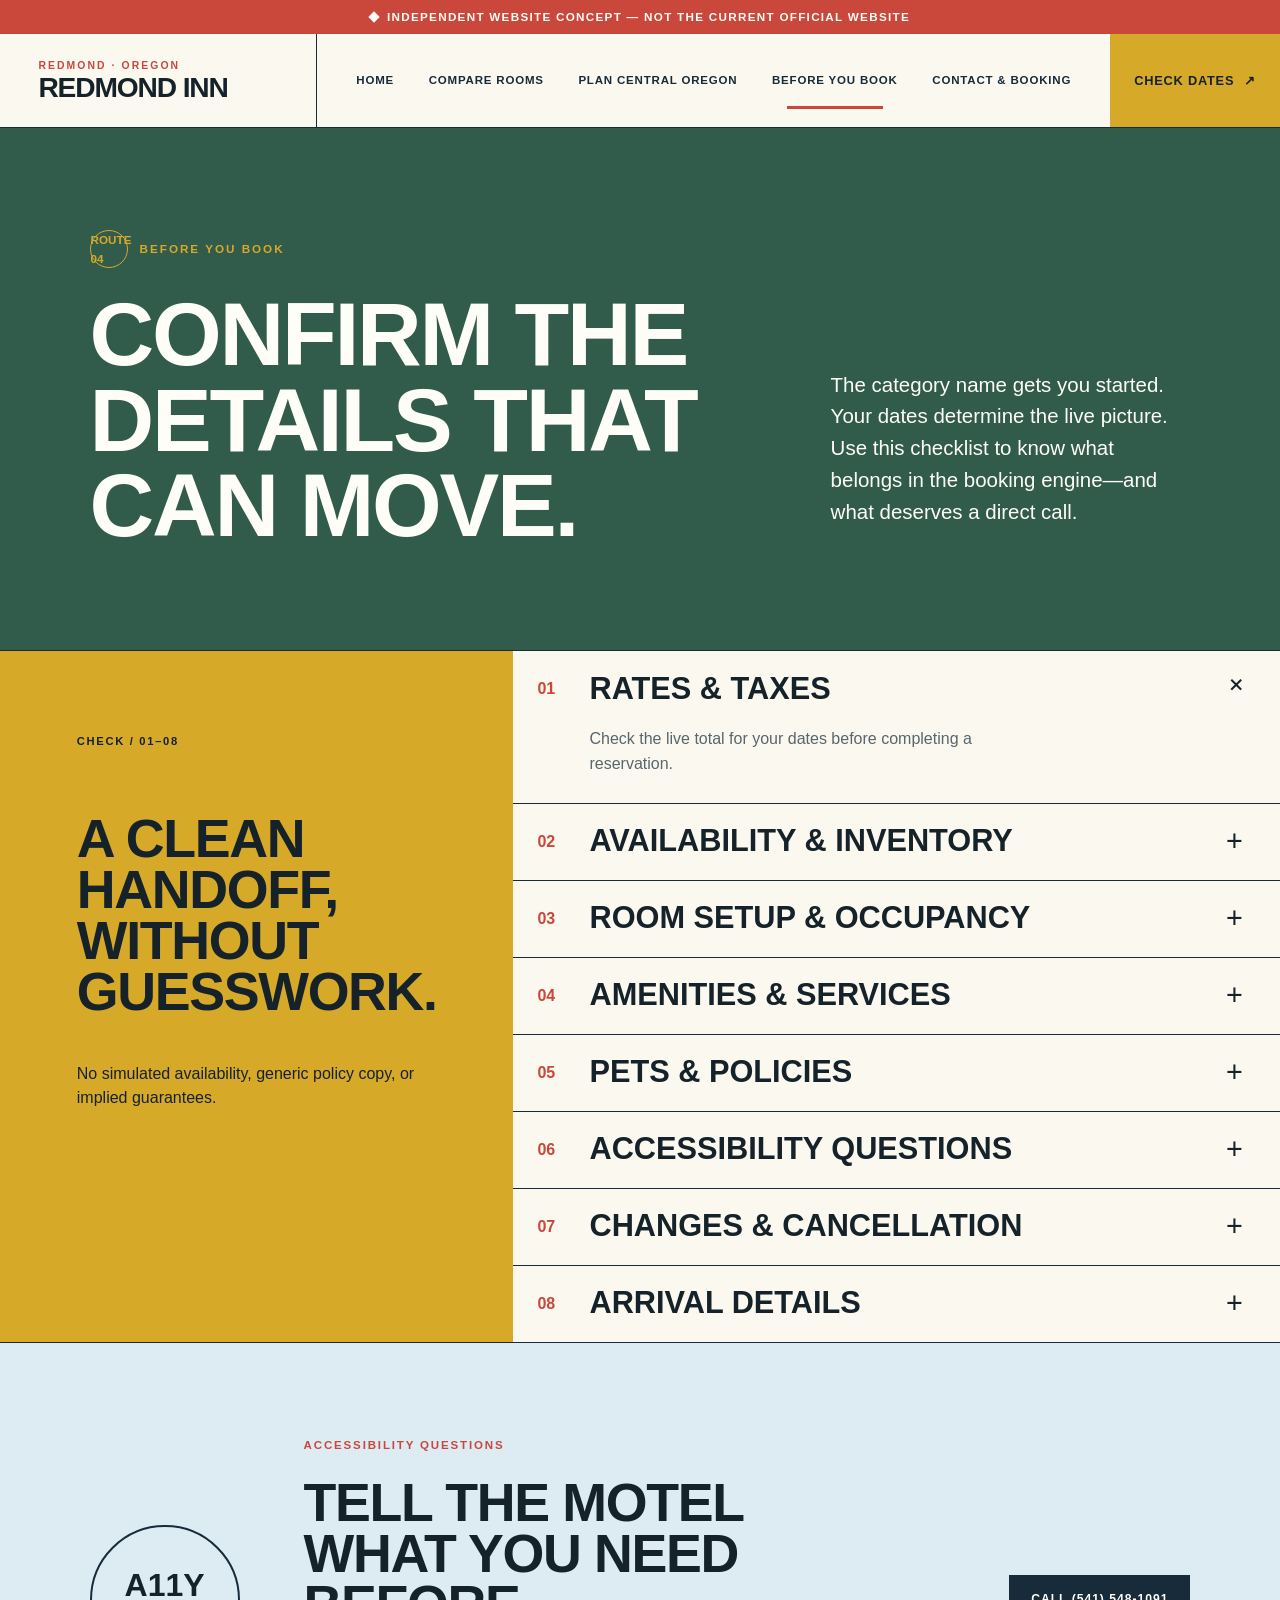
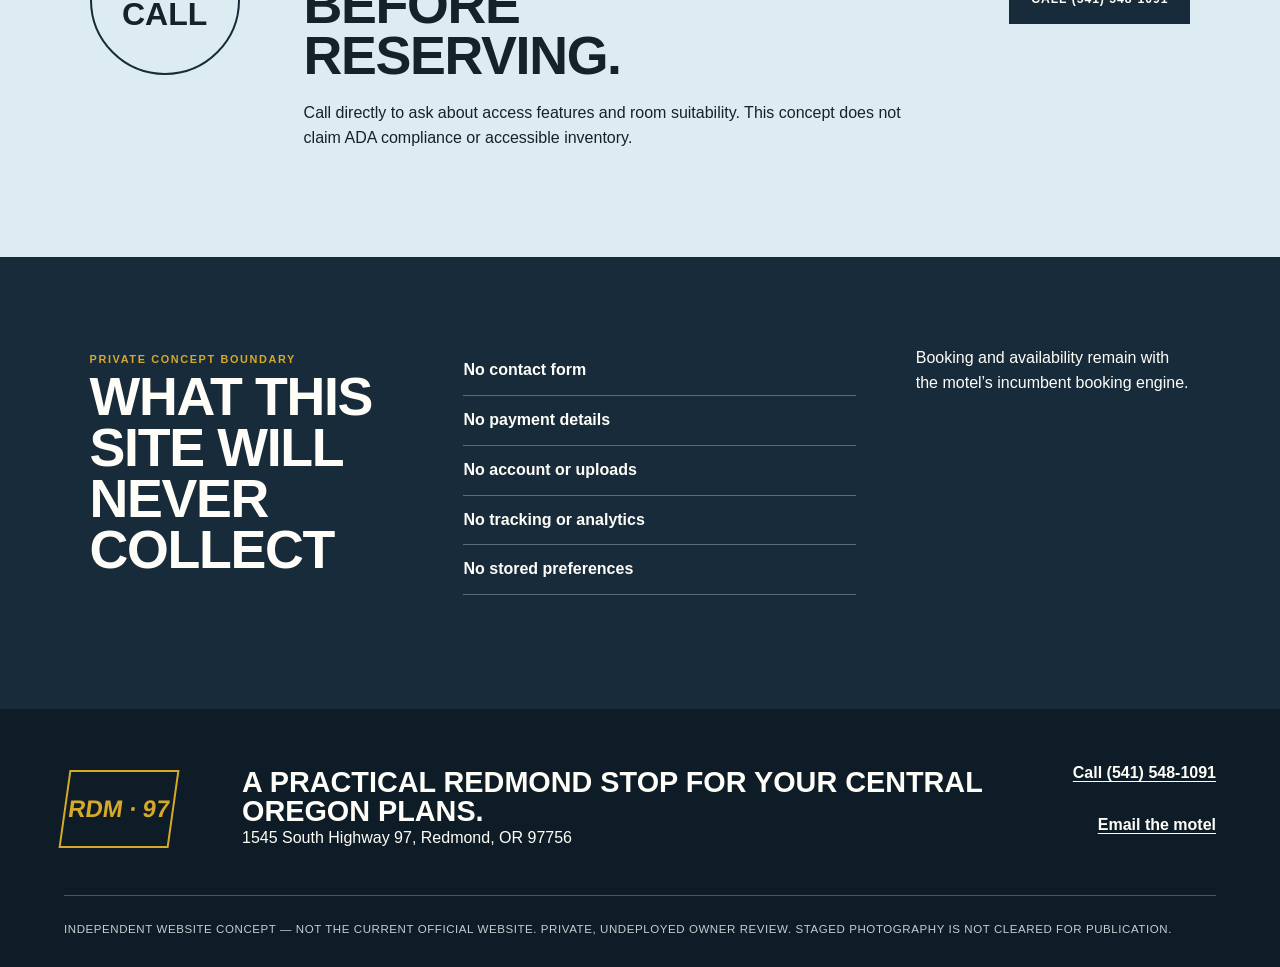
==== before-you-book/index.html @ b7475f48 "Publish sanitized independent concept preview" ====
<!doctype html>
<html lang="en">
<head>
  <meta charset="utf-8">
  <meta name="viewport" content="width=device-width, initial-scale=1">
  <meta name="robots" content="noindex, nofollow, noarchive">
  <meta name="googlebot" content="noindex, nofollow, noarchive">
  <meta name="referrer" content="no-referrer">
  <meta http-equiv="X-UA-Compatible" content="IE=edge">
  <title>Before You Book | Redmond Inn Private Concept</title>
  <meta name="description" content="A fact-safe checklist for confirming mutable room, policy, rate, and accessibility details.">
  <link rel="stylesheet" href="../assets/styles.css">
</head>
<body data-route="before">
  
    <a class="skip-link" href="#main-content">Skip to main content</a>
    <div class="concept-strip"><span class="concept-dot" aria-hidden="true"></span>Independent website concept — not the current official website</div>
    <header class="site-header">
      <a class="brand" href="../index.html" aria-label="Redmond Inn concept home">
        <span class="brand-kicker">Redmond · Oregon</span>
        <span class="brand-name">Redmond Inn</span>
      </a>
      <button class="nav-toggle" type="button" aria-expanded="false" aria-controls="primary-nav"><span>Menu</span><span class="nav-toggle-mark" aria-hidden="true">+</span></button>
      <nav class="primary-nav" id="primary-nav" aria-label="Primary navigation"><a href="../index.html">Home</a><a href="../compare-rooms/index.html">Compare Rooms</a><a href="../plan-central-oregon/index.html">Plan Central Oregon</a><a href="../before-you-book/index.html" aria-current="page">Before You Book</a><a href="../contact-booking/index.html">Contact & Booking</a></nav>
      <a class="header-book" href="https://live.ipms247.com/booking/book-rooms-redmondinn">Check dates <span aria-hidden="true">↗</span></a>
    </header>
  <main id="main-content">
    <section class="page-heading before-heading">
      <div>
        <p class="route-eyebrow"><span>Route 04</span>Before you book</p>
        <h1>Confirm the details that can move.</h1>
      </div>
      <p class="lede">The category name gets you started. Your dates determine the live picture. Use this checklist to know what belongs in the booking engine—and what deserves a direct call.</p>
    </section>

    <section class="confirmation-board" aria-labelledby="confirm-title">
      <div class="board-intro"><span>Check / 01–08</span><h2 id="confirm-title">A clean handoff, without guesswork.</h2><p>No simulated availability, generic policy copy, or implied guarantees.</p></div>
      <div class="confirmation-list">
        <details open><summary><span>01</span>Rates & taxes<b aria-hidden="true">+</b></summary><p>Check the live total for your dates before completing a reservation.</p></details><details><summary><span>02</span>Availability & inventory<b aria-hidden="true">+</b></summary><p>Use the current booking engine; this concept does not display live rooms.</p></details><details><summary><span>03</span>Room setup & occupancy<b aria-hidden="true">+</b></summary><p>Confirm exact beds, guest limits, and room configuration for the selected dates.</p></details><details><summary><span>04</span>Amenities & services<b aria-hidden="true">+</b></summary><p>Ask about any amenity or service essential to your stay; status is not promised here.</p></details><details><summary><span>05</span>Pets & policies<b aria-hidden="true">+</b></summary><p>Confirm eligibility, terms, charges, and other policies before booking.</p></details><details><summary><span>06</span>Accessibility questions<b aria-hidden="true">+</b></summary><p>Call the motel directly to discuss your needs; no compliance or accessible-inventory claim is made.</p></details><details><summary><span>07</span>Changes & cancellation<b aria-hidden="true">+</b></summary><p>Review the terms shown during booking for your selected rate and dates.</p></details><details><summary><span>08</span>Arrival details<b aria-hidden="true">+</b></summary><p>Confirm any timing or arrival question directly with the motel.</p></details>
      </div>
    </section>

    <section class="call-path" aria-labelledby="access-title">
      <div class="call-path-marker" aria-hidden="true">A11Y<br>CALL</div>
      <div><span class="topo-label">Accessibility questions</span><h2 id="access-title">Tell the motel what you need before reserving.</h2><p>Call directly to ask about access features and room suitability. This concept does not claim ADA compliance or accessible inventory.</p></div>
      <a class="button button-dark" href="tel:+15415481091">Call (541) 548-1091</a>
    </section>

    <section class="booking-boundary">
      <div><span>Private concept boundary</span><h2>What this site will never collect</h2></div>
      <ul><li>No contact form</li><li>No payment details</li><li>No account or uploads</li><li>No tracking or analytics</li><li>No stored preferences</li></ul>
      <p>Booking and availability remain with the motel’s incumbent booking engine.</p>
    </section></main>
  
    <footer class="site-footer">
      <div class="footer-marker" aria-hidden="true">RDM · 97</div>
      <div>
        <p class="footer-title">A practical Redmond stop for your Central Oregon plans.</p>
        <p>1545 South Highway 97, Redmond, OR 97756</p>
      </div>
      <div class="footer-actions">
        <a href="tel:+15415481091">Call (541) 548-1091</a>
        <a href="mailto:redmond_inn@yahoo.com">Email the motel</a>
      </div>
      <p class="footer-concept">Independent website concept — not the current official website. Private, undeployed owner review. Staged photography is not cleared for publication.</p>
    </footer>
    <script src="../assets/site.js" defer></script>
</body>
</html>
---- assets/styles.css ----
:root {
  --basalt: #172b3b;
  --basalt-deep: #0d1c27;
  --sky: #dcecf2;
  --sand: #f3efe3;
  --paper: #fbf8ef;
  --gold: #d6a928;
  --green: #315c4c;
  --red: #c9473b;
  --ink: #15222a;
  --muted: #58666d;
  --line: #9ba6a4;
  --white: #fffdf7;
  --display: "Arial Narrow", "Bahnschrift Condensed", "Roboto Condensed", sans-serif;
  --body: Inter, Aptos, "Segoe UI", Arial, sans-serif;
  --max: 1440px;
}

*, *::before, *::after { box-sizing: border-box; }
html { scroll-behavior: smooth; }
body {
  margin: 0;
  min-width: 320px;
  overflow-x: hidden;
  background: var(--paper);
  color: var(--ink);
  font-family: var(--body);
  font-size: 16px;
  line-height: 1.55;
}
img { display: block; width: 100%; height: auto; }
a { color: inherit; text-underline-offset: 0.18em; }
button, a { -webkit-tap-highlight-color: transparent; }
button { font: inherit; }
h1, h2, h3, p, figure { margin-top: 0; }
h1, h2, h3 {
  font-family: var(--display);
  font-stretch: condensed;
  line-height: 0.95;
  letter-spacing: -0.025em;
  text-transform: uppercase;
}
h1 { max-width: 18ch; margin-bottom: 0.5em; font-size: clamp(3rem, 7vw, 7.4rem); }
h2 { font-size: clamp(2rem, 4.2vw, 4.3rem); }
p { max-width: 68ch; }
:focus-visible { outline: 4px solid var(--gold); outline-offset: 3px; }

.skip-link {
  position: fixed;
  z-index: 100;
  top: 12px;
  left: 12px;
  padding: 12px 16px;
  transform: translateY(-160%);
  background: var(--white);
  color: var(--basalt);
  font-weight: 800;
}
.skip-link:focus { transform: none; }
.concept-strip {
  display: flex;
  min-height: 34px;
  align-items: center;
  justify-content: center;
  gap: 9px;
  padding: 6px 18px;
  background: var(--red);
  color: var(--white);
  font-size: 0.73rem;
  font-weight: 800;
  letter-spacing: 0.11em;
  text-align: center;
  text-transform: uppercase;
}
.concept-dot { width: 8px; height: 8px; background: var(--white); transform: rotate(45deg); }
.site-header {
  position: relative;
  z-index: 20;
  display: grid;
  grid-template-columns: minmax(170px, 0.8fr) minmax(540px, 2fr) auto;
  min-height: 94px;
  align-items: stretch;
  border-bottom: 1px solid var(--basalt);
  background: var(--paper);
}
.brand {
  display: flex;
  min-height: 44px;
  flex-direction: column;
  justify-content: center;
  padding: 14px clamp(18px, 3vw, 52px);
  border-right: 1px solid var(--basalt);
  text-decoration: none;
}
.brand-kicker { color: var(--red); font-size: 0.65rem; font-weight: 900; letter-spacing: 0.2em; text-transform: uppercase; }
.brand-name { font-family: var(--display); font-size: clamp(1.55rem, 2.2vw, 2.4rem); font-weight: 900; letter-spacing: -0.04em; line-height: 1; text-transform: uppercase; }
.primary-nav { display: flex; align-items: stretch; justify-content: center; }
.primary-nav a {
  position: relative;
  display: flex;
  min-height: 44px;
  align-items: center;
  padding: 12px clamp(9px, 1.35vw, 22px);
  color: var(--basalt);
  font-size: 0.72rem;
  font-weight: 800;
  letter-spacing: 0.07em;
  text-align: center;
  text-decoration: none;
  text-transform: uppercase;
}
.primary-nav a::after { position: absolute; right: 20%; bottom: 18px; left: 20%; height: 3px; background: var(--red); content: ""; transform: scaleX(0); }
.primary-nav a:hover::after, .primary-nav a[aria-current="page"]::after { transform: scaleX(1); }
.header-book {
  display: flex;
  min-width: 155px;
  min-height: 44px;
  align-items: center;
  justify-content: center;
  gap: 10px;
  padding: 16px 24px;
  background: var(--gold);
  font-size: 0.8rem;
  font-weight: 900;
  letter-spacing: 0.06em;
  text-decoration: none;
  text-transform: uppercase;
}
.nav-toggle { display: none; }

main { max-width: var(--max); margin: 0 auto; }
.route-eyebrow { display: flex; align-items: center; gap: 12px; margin-bottom: 24px; color: var(--red); font-size: 0.73rem; font-weight: 900; letter-spacing: 0.17em; text-transform: uppercase; }
.route-eyebrow span { display: grid; width: 38px; height: 38px; place-items: center; border: 1px solid currentColor; border-radius: 50%; letter-spacing: 0; }
.lede { max-width: 58ch; font-size: clamp(1.05rem, 1.6vw, 1.35rem); line-height: 1.55; }
.button {
  display: inline-flex;
  min-height: 48px;
  align-items: center;
  justify-content: center;
  gap: 8px;
  padding: 13px 20px;
  border: 2px solid transparent;
  font-size: 0.76rem;
  font-weight: 900;
  letter-spacing: 0.08em;
  text-align: center;
  text-decoration: none;
  text-transform: uppercase;
}
.button-primary { background: var(--red); color: var(--white); }
.button-dark { background: var(--basalt); color: var(--white); }
.button-outline { border-color: var(--basalt); background: transparent; color: var(--basalt); }
.button:hover { filter: brightness(1.1); }
.text-link { display: inline-flex; min-height: 44px; align-items: center; gap: 8px; font-weight: 800; }
.topo-label { color: var(--red); font-size: 0.72rem; font-weight: 900; letter-spacing: 0.16em; text-transform: uppercase; }

.home-masthead {
  display: grid;
  min-height: 740px;
  grid-template-columns: minmax(0, 1.15fr) minmax(360px, 0.85fr) 270px;
  grid-template-rows: 1fr;
  background: var(--sky);
  border-bottom: 1px solid var(--basalt);
}
.masthead-photo { position: relative; min-height: 700px; overflow: hidden; }
.hero-image { height: 100%; object-fit: cover; }
.photo-label { position: absolute; bottom: 0; left: 0; max-width: none; margin: 0; padding: 8px 12px; background: rgba(13,28,39,0.9); color: var(--white); font-size: 0.66rem; letter-spacing: 0.08em; text-transform: uppercase; }
.masthead-copy { display: flex; flex-direction: column; justify-content: center; padding: clamp(40px, 5vw, 88px); border-left: 1px solid var(--basalt); }
.masthead-copy h1 { font-size: clamp(3.4rem, 6.2vw, 6.8rem); }
.masthead-actions { display: flex; flex-wrap: wrap; align-items: center; gap: 18px; margin-top: 20px; }
.decision-rail { background: var(--basalt); color: var(--white); }
.decision-rail ol { height: 100%; margin: 0; padding: 0; list-style: none; }
.decision-rail li { display: grid; min-height: 33.333%; grid-template-columns: 38px 1fr; align-content: center; gap: 6px 12px; padding: 28px 24px; border-bottom: 1px solid rgba(255,255,255,0.28); }
.decision-rail li:last-child { border-bottom: 0; }
.decision-rail li > span { grid-row: 1 / span 2; color: var(--gold); font-family: var(--display); font-size: 2rem; font-weight: 900; line-height: 1; }
.decision-rail a { display: flex; min-height: 44px; align-items: center; font-family: var(--display); font-size: 1.35rem; font-weight: 900; line-height: 1; text-transform: uppercase; }
.decision-rail small { color: #c7d1d1; font-size: 0.74rem; line-height: 1.45; }
.route-band { display: grid; grid-template-columns: repeat(3, 1fr); border-bottom: 1px solid var(--basalt); background: var(--gold); }
.route-band p { margin: 0; padding: 15px clamp(18px, 3vw, 44px); border-right: 1px solid var(--basalt); font-size: 0.78rem; font-weight: 800; text-transform: uppercase; }
.route-band p:last-child { border-right: 0; }
.route-band span { margin-right: 10px; color: var(--red); font-size: 0.67rem; letter-spacing: 0.12em; }
.content-grid { display: grid; grid-template-columns: 0.9fr 1.1fr; border-bottom: 1px solid var(--basalt); }
.section-intro { padding: clamp(60px, 7vw, 110px) clamp(24px, 6vw, 90px); background: var(--paper); }
.section-intro h2 { max-width: 10ch; }
.room-key-stack { padding: clamp(36px, 5vw, 74px); background: var(--green); }
.room-key-stack a { display: grid; grid-template-columns: 90px 1fr auto; min-height: 110px; align-items: center; padding: 20px; border-bottom: 1px solid rgba(255,255,255,0.4); color: var(--white); text-decoration: none; }
.room-key-stack a:hover { background: rgba(255,255,255,0.08); }
.room-key-stack span { color: var(--gold); font-size: 0.72rem; font-weight: 900; letter-spacing: 0.12em; }
.room-key-stack strong { font-family: var(--display); font-size: clamp(1.7rem, 3vw, 3rem); text-transform: uppercase; }
.room-key-stack em { font-size: 0.7rem; font-style: normal; font-weight: 800; letter-spacing: 0.06em; text-align: right; text-transform: uppercase; }
.arrival-story { display: grid; grid-template-columns: 0.8fr 1.2fr; }
.arrival-copy { padding: clamp(60px, 7vw, 110px) clamp(24px, 6vw, 90px); background: var(--sky); }
.arrival-copy h2 { max-width: 10ch; }
.arrival-wide { position: relative; min-height: 470px; margin: 0; }
.wide-image { height: 100%; object-fit: cover; }
figcaption { padding: 8px 10px; background: var(--basalt); color: var(--white); font-size: 0.68rem; letter-spacing: 0.05em; }
.arrival-wide figcaption { position: absolute; right: 0; bottom: 0; }
.office-pair { display: grid; grid-column: 1 / -1; grid-template-columns: 1fr 1fr; }
.office-pair figure { margin: 0; border-top: 1px solid var(--basalt); }
.office-pair figure + figure { border-left: 1px solid var(--basalt); }
.office-pair img { aspect-ratio: 16 / 8; object-fit: cover; }

.page-heading { display: grid; grid-template-columns: minmax(0, 1.2fr) minmax(330px, 0.65fr); align-items: end; gap: clamp(30px, 6vw, 110px); min-height: 480px; padding: clamp(60px, 8vw, 120px) clamp(24px, 7vw, 104px); border-bottom: 1px solid var(--basalt); }
.page-heading h1 { margin-bottom: 0; }
.rooms-heading { background: var(--sky); }
.plan-heading { background: var(--gold); }
.before-heading { background: var(--green); color: var(--white); }
.before-heading .route-eyebrow { color: var(--gold); }
.contact-heading { background: var(--basalt); color: var(--white); }
.contact-heading .route-eyebrow { color: var(--gold); }

.comparator { display: grid; grid-template-columns: 0.65fr 1fr 1fr; border-bottom: 1px solid var(--basalt); }
.comparator-label, .comparator-result { padding: clamp(28px, 4vw, 56px); }
.comparator-label { background: var(--basalt); color: var(--white); }
.comparator-label span, .comparator-result > span { color: var(--gold); font-size: 0.68rem; font-weight: 900; letter-spacing: 0.16em; text-transform: uppercase; }
.comparator-label p { margin: 15px 0 0; font-family: var(--display); font-size: 2rem; font-weight: 800; line-height: 1; text-transform: uppercase; }
.comparator-controls { display: grid; }
.comparator-controls button { display: grid; grid-template-columns: 40px 1fr; min-height: 72px; align-items: center; border: 0; border-bottom: 1px solid var(--basalt); background: var(--paper); color: var(--basalt); text-align: left; text-transform: uppercase; cursor: pointer; }
.comparator-controls button:last-child { border-bottom: 0; }
.comparator-controls button[aria-pressed="true"] { background: var(--red); color: var(--white); }
.comparator-controls button span { font-family: var(--display); font-size: 1.5rem; font-weight: 900; text-align: center; }
.comparator-result { border-left: 1px solid var(--basalt); background: var(--gold); }
.comparator-result strong { display: block; margin: 12px 0; font-family: var(--display); font-size: clamp(2rem, 4vw, 4rem); line-height: 0.95; text-transform: uppercase; }
.room-list { background: var(--paper); }
.room-card { display: grid; grid-template-columns: minmax(300px, 0.65fr) minmax(0, 1.35fr); border-bottom: 1px solid var(--basalt); scroll-margin-top: 20px; }
.room-card[data-selected="true"] { box-shadow: inset 9px 0 var(--red); }
.room-card-heading { padding: clamp(42px, 6vw, 86px); }
.room-number { color: var(--red); font-size: 0.72rem; font-weight: 900; letter-spacing: 0.16em; }
.room-card h2 { margin: 20px 0; }
.room-gallery { display: grid; min-height: 430px; border-left: 1px solid var(--basalt); }
.room-gallery-2 { grid-template-columns: 1fr 1fr; }
.room-gallery-3 { grid-template-columns: 1fr 1fr; grid-template-rows: 1fr 1fr; }
.room-gallery-3 img:first-child { grid-row: 1 / -1; }
.room-gallery img { height: 100%; min-height: 0; object-fit: cover; }
.room-gallery img + img { border-left: 1px solid var(--basalt); }
.room-gallery-3 img:nth-child(3) { border-top: 1px solid var(--basalt); }
.confirm-grid { display: grid; grid-column: 1 / -1; grid-template-columns: repeat(4, 1fr); margin: 0; border-top: 1px solid var(--basalt); }
.confirm-grid div { padding: 22px clamp(16px, 2.5vw, 32px); border-right: 1px solid var(--basalt); }
.confirm-grid div:last-child { border-right: 0; }
.confirm-grid dt { color: var(--red); font-size: 0.66rem; font-weight: 900; letter-spacing: 0.1em; text-transform: uppercase; }
.confirm-grid dd { margin: 6px 0 0; font-weight: 750; }
.card-actions { display: flex; grid-column: 1 / -1; align-items: center; gap: 22px; padding: 22px clamp(20px, 4vw, 56px); border-top: 1px solid var(--basalt); background: var(--sky); }
.truth-callout { display: grid; grid-template-columns: 180px 1fr auto; align-items: center; gap: 36px; padding: clamp(45px, 6vw, 85px); background: var(--gold); }
.truth-callout h2 { max-width: 14ch; margin-bottom: 12px; }
.truth-marker { display: grid; aspect-ratio: 1; place-items: center; border: 2px solid var(--basalt); border-radius: 50%; font-family: var(--display); font-weight: 900; text-align: center; text-transform: uppercase; }

.landscape-feature { display: grid; grid-template-columns: 1.55fr 0.65fr; border-bottom: 1px solid var(--basalt); }
.landscape-feature figure { position: relative; min-height: 620px; margin: 0; }
.landscape-image { height: 100%; object-fit: cover; }
.landscape-feature figcaption { position: absolute; bottom: 0; left: 0; }
.landscape-copy { display: flex; flex-direction: column; justify-content: end; padding: clamp(45px, 6vw, 90px); background: var(--basalt); color: var(--white); }
.landscape-copy h2 { margin: 20px 0; }
.planning-grid { display: grid; grid-template-columns: repeat(4, 1fr); }
.planning-grid article { min-height: 370px; padding: clamp(30px, 4vw, 58px); border-right: 1px solid var(--basalt); border-bottom: 1px solid var(--basalt); }
.planning-grid article:last-child { border-right: 0; }
.planning-grid article:nth-child(even) { background: var(--sky); }
.planning-grid article > span { display: block; margin-bottom: 70px; color: var(--red); font-family: var(--display); font-size: 2.5rem; font-weight: 900; }
.planning-grid h2 { font-size: clamp(1.8rem, 2.7vw, 2.8rem); }
.direction-strip { display: grid; grid-template-columns: 1fr 2fr 1fr; align-items: center; padding: 22px clamp(22px, 5vw, 70px); background: var(--red); color: var(--white); text-align: center; }
.direction-strip p { margin: 0; font-size: 0.74rem; font-weight: 900; letter-spacing: 0.1em; text-transform: uppercase; }
.direction-strip strong { font-family: var(--display); font-size: clamp(1.4rem, 2.5vw, 2.8rem); letter-spacing: 0.06em; }
.next-step-panel { display: grid; grid-template-columns: 1fr auto; align-items: end; gap: 40px; padding: clamp(60px, 8vw, 120px); background: var(--paper); }
.next-step-panel h2 { max-width: 13ch; }
.stacked-actions { display: grid; min-width: 230px; gap: 12px; }

.confirmation-board { display: grid; grid-template-columns: 0.7fr 1.3fr; border-bottom: 1px solid var(--basalt); }
.board-intro { padding: clamp(45px, 6vw, 90px); background: var(--gold); }
.board-intro > span { font-size: 0.7rem; font-weight: 900; letter-spacing: 0.15em; text-transform: uppercase; }
.board-intro h2 { margin-top: 60px; }
.confirmation-list details { border-bottom: 1px solid var(--basalt); background: var(--paper); }
.confirmation-list details:last-child { border-bottom: 0; }
.confirmation-list summary { display: grid; min-height: 76px; grid-template-columns: 52px 1fr 30px; align-items: center; padding: 14px 24px; font-family: var(--display); font-size: clamp(1.3rem, 2.4vw, 2.2rem); font-weight: 900; line-height: 1; text-transform: uppercase; cursor: pointer; }
.confirmation-list summary::marker { content: ""; }
.confirmation-list summary span { color: var(--red); font-size: 1rem; }
.confirmation-list summary b { font-size: 1.8rem; font-weight: 400; }
.confirmation-list details[open] summary b { transform: rotate(45deg); }
.confirmation-list details p { margin: 0; padding: 0 70px 26px 76px; color: var(--muted); }
.call-path { display: grid; grid-template-columns: 150px 1fr auto; align-items: center; gap: clamp(26px, 5vw, 70px); padding: clamp(50px, 7vw, 100px); background: var(--sky); }
.call-path-marker { display: grid; aspect-ratio: 1; place-items: center; border: 2px solid var(--basalt); border-radius: 50%; font-family: var(--display); font-size: 2rem; font-weight: 900; line-height: 0.9; text-align: center; }
.call-path h2 { max-width: 15ch; margin: 20px 0; }
.booking-boundary { display: grid; grid-template-columns: 0.8fr 1fr 0.7fr; gap: 60px; padding: clamp(55px, 7vw, 100px); background: var(--basalt); color: var(--white); }
.booking-boundary > div > span { color: var(--gold); font-size: 0.68rem; font-weight: 900; letter-spacing: 0.15em; text-transform: uppercase; }
.booking-boundary ul { margin: 0; padding: 0; list-style: none; }
.booking-boundary li { padding: 12px 0; border-bottom: 1px solid rgba(255,255,255,0.3); font-weight: 800; }

.contact-switchboard { display: grid; grid-template-columns: 1.1fr 1fr 1fr; }
.contact-card { display: flex; min-width: 0; min-height: 430px; flex-direction: column; align-items: flex-start; padding: clamp(38px, 5vw, 72px); border-right: 1px solid var(--basalt); border-bottom: 1px solid var(--basalt); background: var(--paper); }
.contact-card:last-child { border-right: 0; }
.contact-card-book { background: var(--gold); }
.contact-code { color: var(--red); font-size: 0.7rem; font-weight: 900; letter-spacing: 0.15em; }
.contact-card h2 { margin: 50px 0 22px; overflow-wrap: anywhere; font-size: clamp(2rem, 3.6vw, 3.8rem); }
.contact-card .button { margin-top: auto; }
.address-panel { display: grid; grid-template-columns: 1.25fr 0.75fr; align-items: center; gap: 50px; padding: clamp(55px, 8vw, 115px); background: var(--sky); }
.address-panel h2 { margin: 24px 0 0; }
.address-note { padding: 34px; border: 1px solid var(--basalt); background: var(--paper); }
.address-note strong { color: var(--red); font-size: 0.72rem; letter-spacing: 0.13em; text-transform: uppercase; }
.address-note p { margin: 14px 0 0; }
.contact-assurance { padding: clamp(60px, 9vw, 130px) 24px; text-align: center; }
.contact-assurance h2 { margin: 50px auto 20px; }
.contact-assurance p { margin-right: auto; margin-left: auto; }
.assurance-line { display: grid; max-width: 800px; grid-template-columns: 1fr auto 1fr; align-items: center; gap: 20px; margin: 0 auto; color: var(--red); font-size: 0.68rem; letter-spacing: 0.15em; }
.assurance-line span { height: 1px; background: var(--red); }

.site-footer {
  display: grid;
  max-width: var(--max);
  grid-template-columns: 140px 1fr auto;
  align-items: center;
  gap: 38px;
  margin: 0 auto;
  padding: 52px clamp(24px, 5vw, 72px) 28px;
  background: var(--basalt-deep);
  color: var(--white);
}
.footer-marker { display: grid; width: 110px; height: 78px; place-items: center; border: 2px solid var(--gold); color: var(--gold); font-family: var(--display); font-size: 1.5rem; font-weight: 900; transform: skew(-8deg); }
.footer-title { margin-bottom: 8px; font-family: var(--display); font-size: 1.8rem; font-weight: 900; line-height: 1; text-transform: uppercase; }
.site-footer p { margin-bottom: 0; }
.footer-actions { display: grid; gap: 8px; text-align: right; }
.footer-actions a { min-height: 44px; font-weight: 800; }
.footer-concept { grid-column: 1 / -1; max-width: none; padding-top: 25px; border-top: 1px solid rgba(255,255,255,0.25); color: #c3ced0; font-size: 0.72rem; letter-spacing: 0.05em; text-transform: uppercase; }

@media (max-width: 1100px) {
  .site-header { grid-template-columns: 1fr auto auto; }
  .nav-toggle { display: flex; min-width: 110px; min-height: 44px; align-items: center; justify-content: space-between; gap: 18px; padding: 14px 20px; border: 0; border-right: 1px solid var(--basalt); background: var(--paper); font-size: 0.72rem; font-weight: 900; letter-spacing: 0.1em; text-transform: uppercase; cursor: pointer; }
  .nav-toggle-mark { font-size: 1.6rem; font-weight: 400; }
  .nav-toggle[aria-expanded="true"] .nav-toggle-mark { transform: rotate(45deg); }
  .primary-nav { position: absolute; top: 100%; right: 0; left: 0; display: none; flex-direction: column; border-bottom: 1px solid var(--basalt); background: var(--paper); box-shadow: 0 18px 24px rgba(13,28,39,0.18); }
  .primary-nav[data-open="true"] { display: flex; }
  .primary-nav a { justify-content: center; border-top: 1px solid #c6ccc8; }
  .home-masthead { grid-template-columns: minmax(0, 1.05fr) minmax(340px, 0.95fr); grid-template-rows: 1fr auto; }
  .decision-rail { grid-column: 1 / -1; }
  .decision-rail ol { display: grid; grid-template-columns: repeat(3, 1fr); }
  .decision-rail li { min-height: 160px; border-right: 1px solid rgba(255,255,255,0.28); border-bottom: 0; }
  .decision-rail li:last-child { border-right: 0; }
  .comparator { grid-template-columns: 0.7fr 1fr; }
  .comparator-result { grid-column: 1 / -1; border-top: 1px solid var(--basalt); border-left: 0; }
  .planning-grid { grid-template-columns: repeat(2, 1fr); }
  .planning-grid article:nth-child(2) { border-right: 0; }
  .truth-callout { grid-template-columns: 130px 1fr; }
  .truth-callout .button { grid-column: 2; justify-self: start; }
  .booking-boundary { grid-template-columns: 1fr 1fr; }
  .booking-boundary > p { grid-column: 1 / -1; }
  .contact-switchboard { grid-template-columns: 1fr 1fr; }
  .contact-card-book { grid-column: 1 / -1; min-height: 340px; }
}

@media (max-width: 760px) {
  h1 { font-size: clamp(3rem, 14vw, 5rem); }
  h2 { font-size: clamp(2rem, 10vw, 3.5rem); }
  .concept-strip { min-height: 44px; font-size: 0.62rem; }
  .site-header { grid-template-columns: 1fr auto; min-height: 76px; }
  .brand { padding: 12px 18px; border-right: 0; }
  .header-book { display: none; }
  .nav-toggle { min-width: 104px; border-left: 1px solid var(--basalt); border-right: 0; }
  .home-masthead { display: flex; min-height: 0; flex-direction: column; }
  .masthead-photo { min-height: 330px; order: 2; }
  .masthead-copy { order: 1; padding: 48px 22px 42px; border-left: 0; }
  .masthead-copy h1 { font-size: clamp(3.25rem, 16vw, 5.2rem); }
  .decision-rail { order: 3; }
  .decision-rail ol { grid-template-columns: 1fr; }
  .decision-rail li { min-height: 140px; border-right: 0; border-bottom: 1px solid rgba(255,255,255,0.28); }
  .route-band { grid-template-columns: 1fr; }
  .route-band p { border-right: 0; border-bottom: 1px solid var(--basalt); }
  .route-band p:last-child { border-bottom: 0; }
  .content-grid, .arrival-story, .page-heading, .landscape-feature, .confirmation-board, .address-panel { grid-template-columns: 1fr; }
  .section-intro, .arrival-copy { padding: 58px 22px; }
  .room-key-stack { padding: 22px; }
  .room-key-stack a { grid-template-columns: 58px 1fr; min-height: 100px; padding: 14px 5px; }
  .room-key-stack em { display: none; }
  .arrival-wide { min-height: 340px; }
  .office-pair { grid-template-columns: 1fr; }
  .office-pair figure + figure { border-left: 0; }
  .office-pair img { aspect-ratio: 4 / 3; }
  .page-heading { min-height: 520px; align-items: end; gap: 25px; padding: 60px 22px; }
  .page-heading .lede { margin-bottom: 0; }
  .comparator { grid-template-columns: 1fr; }
  .comparator-result { grid-column: auto; }
  .room-card { grid-template-columns: 1fr; }
  .room-card-heading { padding: 55px 22px 36px; }
  .room-gallery { min-height: 500px; border-top: 1px solid var(--basalt); border-left: 0; }
  .room-gallery-2, .room-gallery-3 { grid-template-columns: 1fr; grid-template-rows: repeat(2, minmax(240px, 1fr)); }
  .room-gallery-3 { grid-template-rows: repeat(3, minmax(240px, 1fr)); }
  .room-gallery-3 img:first-child { grid-row: auto; }
  .room-gallery img + img { border-top: 1px solid var(--basalt); border-left: 0; }
  .confirm-grid { grid-template-columns: 1fr 1fr; }
  .confirm-grid div:nth-child(2) { border-right: 0; }
  .confirm-grid div:nth-child(-n+2) { border-bottom: 1px solid var(--basalt); }
  .card-actions { flex-direction: column; align-items: stretch; }
  .truth-callout { grid-template-columns: 1fr; padding: 55px 22px; }
  .truth-marker { width: 120px; }
  .truth-callout .button { grid-column: auto; }
  .landscape-feature figure { min-height: 430px; }
  .landscape-copy { padding: 55px 22px; }
  .planning-grid { grid-template-columns: 1fr; }
  .planning-grid article { min-height: 310px; border-right: 0; }
  .planning-grid article:nth-child(even) { background: var(--sky); }
  .planning-grid article > span { margin-bottom: 50px; }
  .direction-strip { grid-template-columns: 1fr; gap: 6px; }
  .direction-strip p { display: none; }
  .next-step-panel { grid-template-columns: 1fr; padding: 60px 22px; }
  .stacked-actions { min-width: 0; }
  .board-intro { padding: 55px 22px; }
  .board-intro h2 { margin-top: 45px; }
  .confirmation-list summary { grid-template-columns: 42px 1fr 24px; padding: 14px; }
  .confirmation-list details p { padding: 0 26px 24px 58px; }
  .call-path { grid-template-columns: 1fr; padding: 60px 22px; }
  .call-path-marker { width: 120px; }
  .booking-boundary { grid-template-columns: 1fr; gap: 35px; padding: 60px 22px; }
  .booking-boundary > p { grid-column: auto; }
  .contact-switchboard { grid-template-columns: 1fr; }
  .contact-card-book { grid-column: auto; }
  .contact-card { min-height: 380px; border-right: 0; }
  .address-panel { gap: 35px; padding: 60px 22px; }
  .contact-assurance { padding: 70px 22px; }
  .site-footer { grid-template-columns: 1fr; gap: 24px; padding: 48px 22px 24px; }
  .footer-actions { text-align: left; }
}

@media (prefers-reduced-motion: reduce) {
  html { scroll-behavior: auto; }
  *, *::before, *::after { scroll-behavior: auto !important; transition-duration: 0.01ms !important; animation-duration: 0.01ms !important; animation-iteration-count: 1 !important; }
}

@media print {
  .nav-toggle, .header-book, .masthead-actions, .card-actions, .stacked-actions { display: none !important; }
  body { background: white; color: black; }
  .concept-strip, .site-footer, .decision-rail, .landscape-copy, .booking-boundary { background: white; color: black; }
}
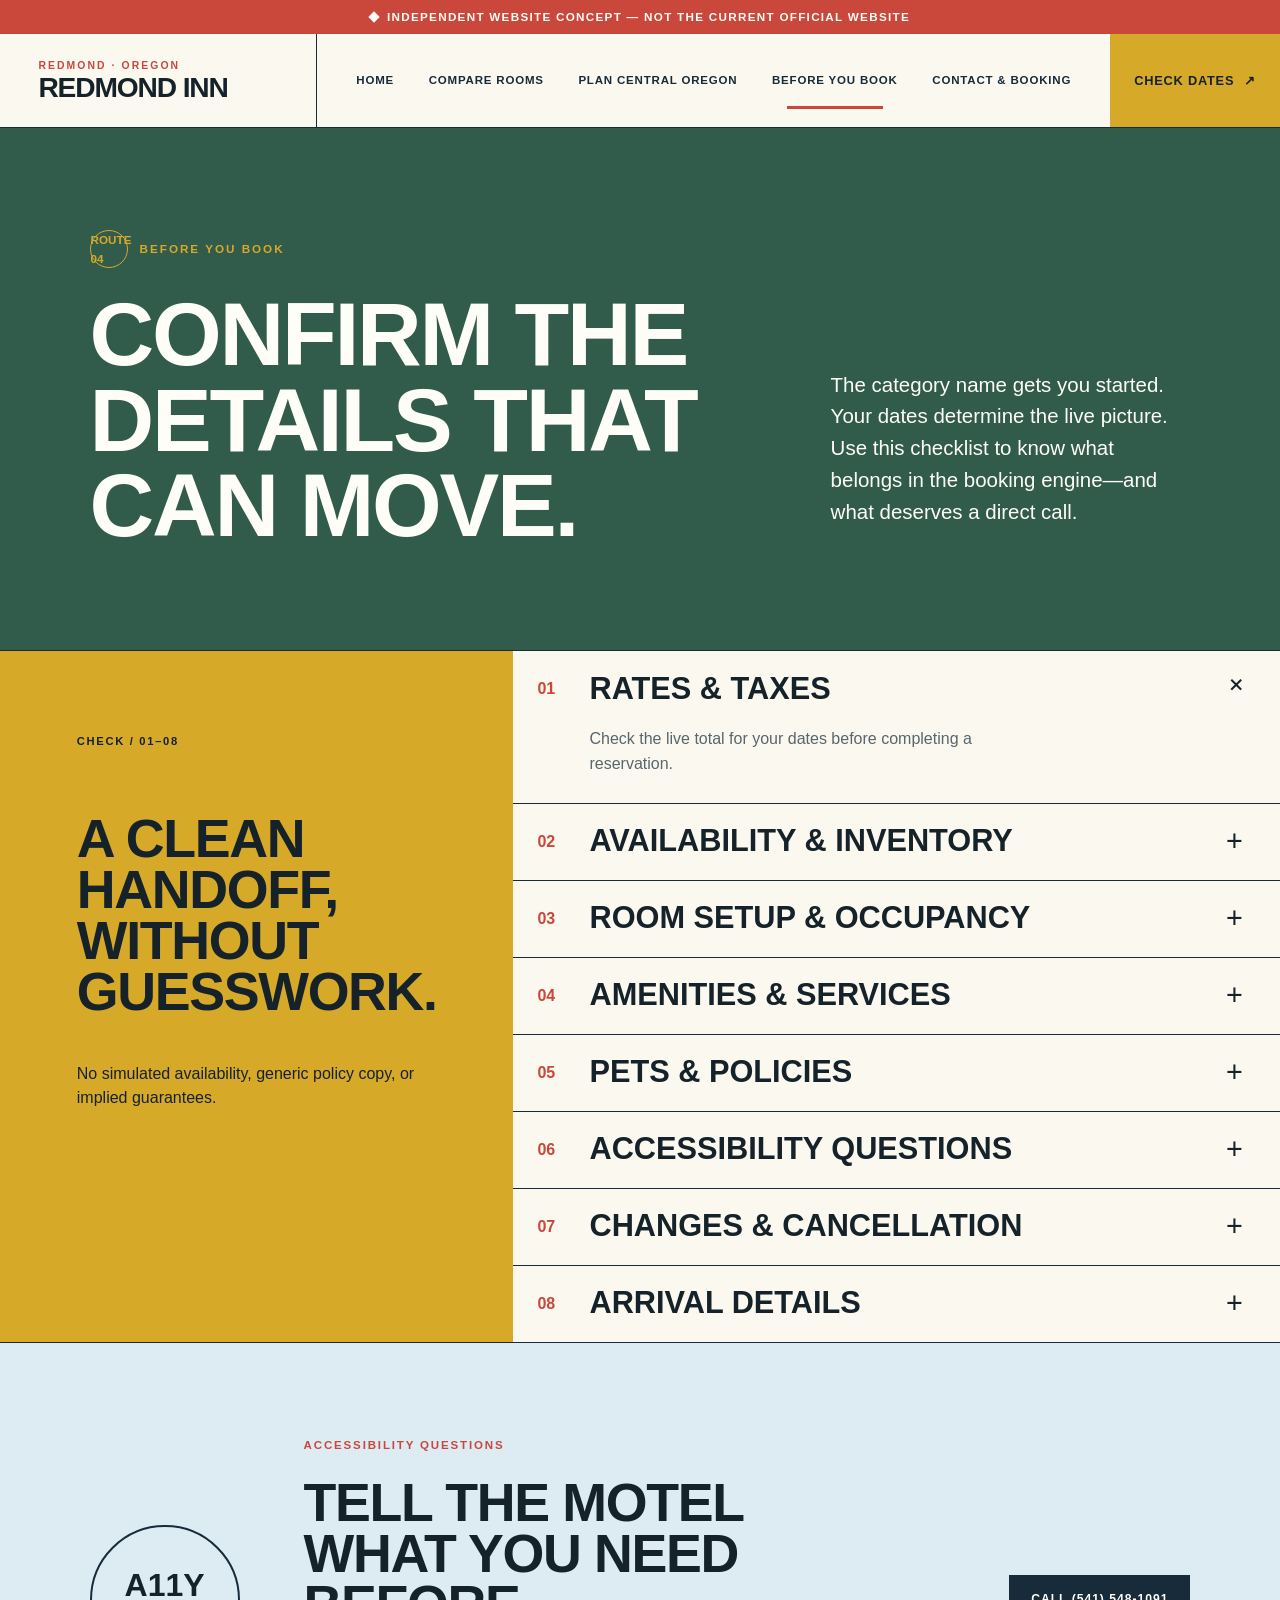
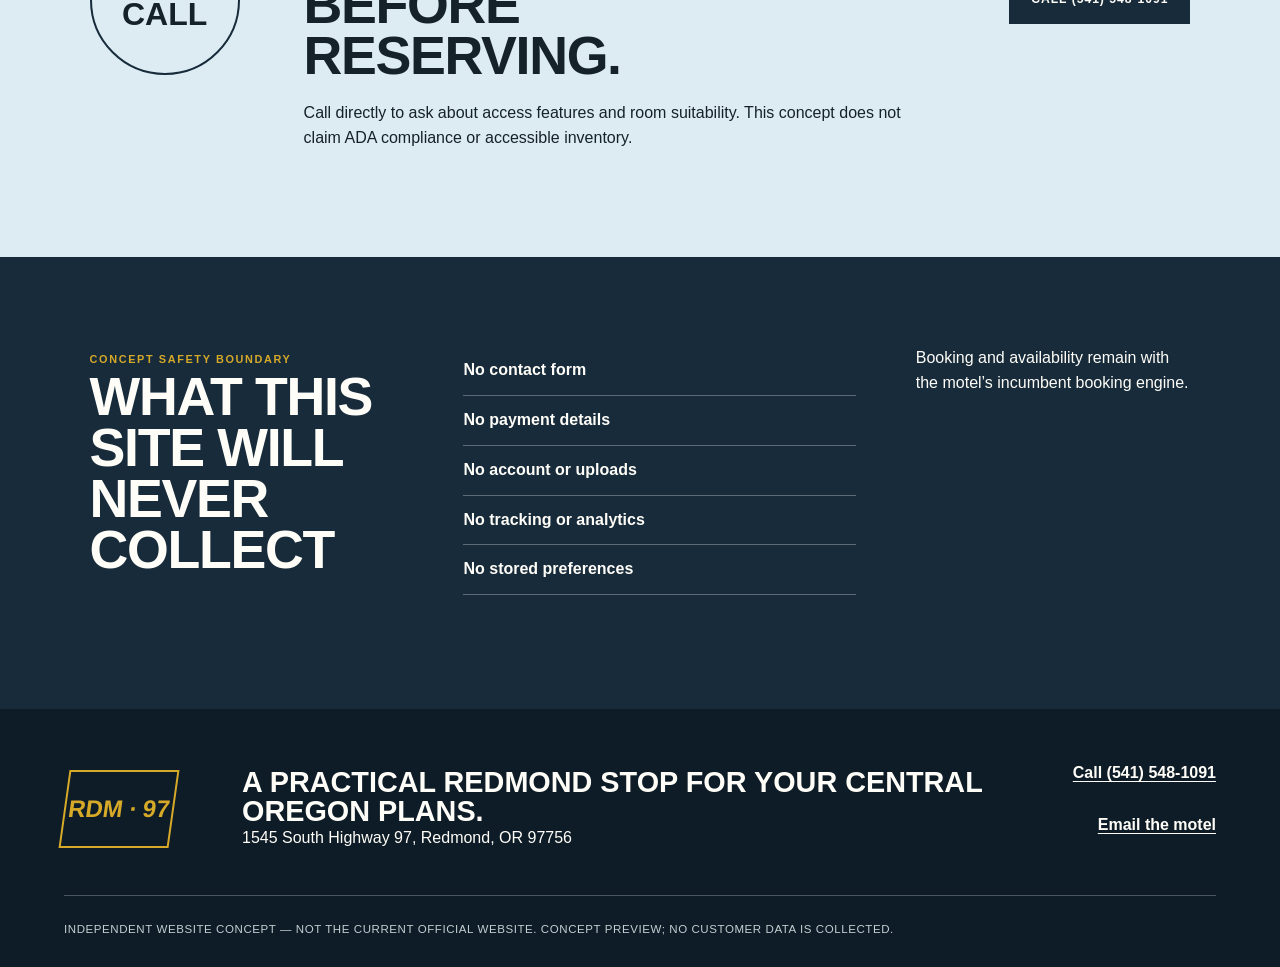
==== commit 88bacac9: "Clarify public concept labels" ====
--- a/before-you-book/index.html
+++ b/before-you-book/index.html
@@ -7,7 +7,7 @@
   <meta name="googlebot" content="noindex, nofollow, noarchive">
   <meta name="referrer" content="no-referrer">
   <meta http-equiv="X-UA-Compatible" content="IE=edge">
-  <title>Before You Book | Redmond Inn Private Concept</title>
+  <title>Before You Book | Redmond Inn Concept Preview</title>
   <meta name="description" content="A fact-safe checklist for confirming mutable room, policy, rate, and accessibility details.">
   <link rel="stylesheet" href="../assets/styles.css">
 </head>
@@ -47,7 +47,7 @@
     </section>
 
     <section class="booking-boundary">
-      <div><span>Private concept boundary</span><h2>What this site will never collect</h2></div>
+      <div><span>Concept safety boundary</span><h2>What this site will never collect</h2></div>
       <ul><li>No contact form</li><li>No payment details</li><li>No account or uploads</li><li>No tracking or analytics</li><li>No stored preferences</li></ul>
       <p>Booking and availability remain with the motel’s incumbent booking engine.</p>
     </section></main>
@@ -62,7 +62,7 @@
         <a href="tel:+15415481091">Call (541) 548-1091</a>
         <a href="mailto:redmond_inn@yahoo.com">Email the motel</a>
       </div>
-      <p class="footer-concept">Independent website concept — not the current official website. Private, undeployed owner review. Staged photography is not cleared for publication.</p>
+      <p class="footer-concept">Independent website concept — not the current official website. Concept preview; no customer data is collected.</p>
     </footer>
     <script src="../assets/site.js" defer></script>
 </body>
